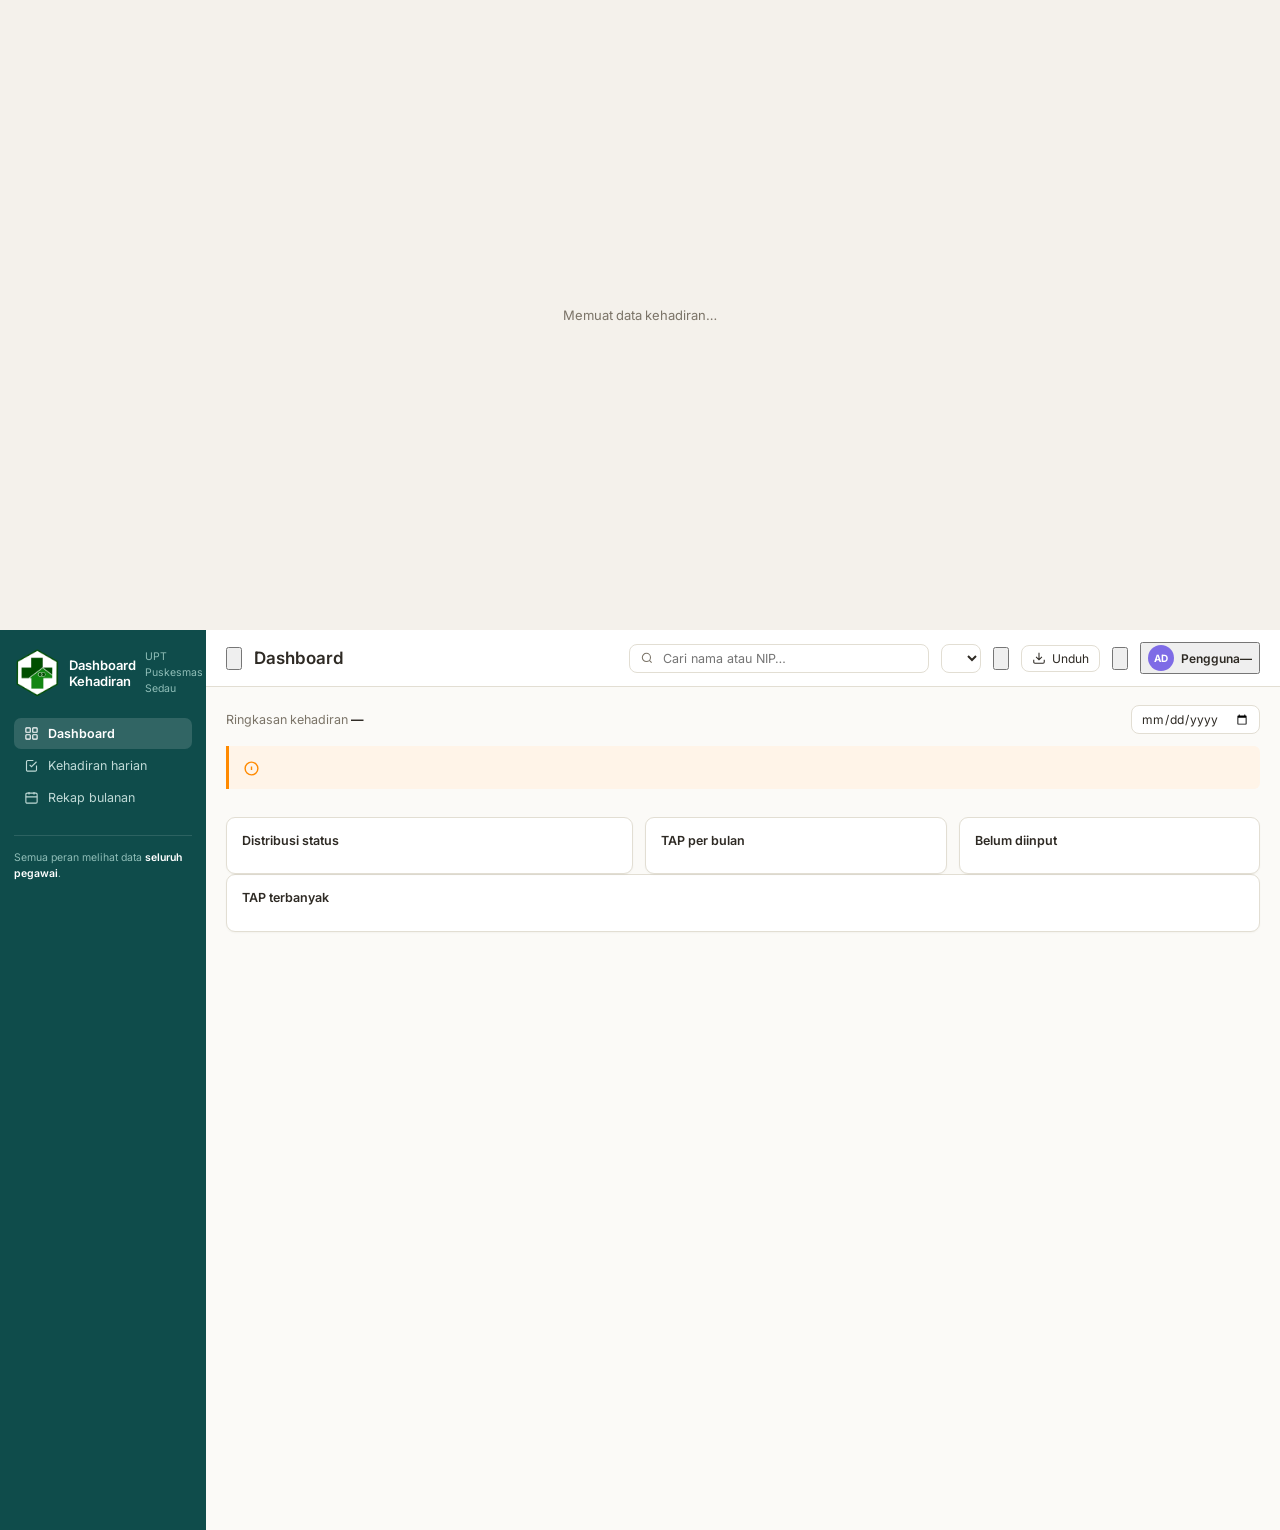
==== dashboard.html @ cbbcda05 "Add files via upload" ====
<!DOCTYPE html>
<html lang="id">
<head>
<meta charset="utf-8">
<meta name="viewport" content="width=device-width, initial-scale=1">
<title>Dashboard Kehadiran — Puskesmas Sedau</title>
<meta name="description" content="Dashboard kehadiran pegawai UPT Puskesmas Sedau.">
<meta name="color-scheme" content="light dark">
<link rel="icon" href="assets/logo.png">
<link rel="preconnect" href="https://fonts.googleapis.com">
<link rel="preconnect" href="https://fonts.gstatic.com" crossorigin>
<link href="https://fonts.googleapis.com/css2?family=Inter:wght@400;500;600;700&display=swap" rel="stylesheet">
<link rel="stylesheet" href="assets/style.css">
<script src="assets/config.js"></script>
<script src="assets/session.js"></script>
<script>
  /* Penjaga halaman: jalan sebelum apa pun dirender, supaya tidak ada kedipan
     tampilan dashboard bagi pengguna yang belum memilih peran. */
  Sesi.tema();
  if (!Sesi.baca()) location.replace('index.html');
</script>
</head>
<body>

<!-- ==================== APP ==================== -->
<div id="loader" style="min-height:70vh;display:grid;place-items:center;padding:24px;font-size:13px;color:#7B7468">
  Memuat data kehadiran…
</div>

<div class="shell" id="shell" hidden>

  <aside class="side" id="side">
    <div class="brand">
      <img class="brand-logo" id="brandLogo" src="assets/logo.png" alt="" width="46" height="50">
      <b id="brandNama">Dashboard Kehadiran</b>
      <span id="brandOrg">UPT Puskesmas Sedau</span>
    </div>
    <nav class="nav" aria-label="Menu utama">
      <button data-view="dashboard" data-title="Dashboard" aria-current="page">
        <svg viewBox="0 0 24 24" aria-hidden="true"><rect x="3" y="3" width="7" height="7" rx="1"/><rect x="14" y="3" width="7" height="7" rx="1"/><rect x="3" y="14" width="7" height="7" rx="1"/><rect x="14" y="14" width="7" height="7" rx="1"/></svg><span>Dashboard</span></button>
      <button data-view="harian" data-title="Kehadiran harian">
        <svg viewBox="0 0 24 24" aria-hidden="true"><path d="M9 11l3 3 8-8"/><path d="M20 12v7a2 2 0 0 1-2 2H6a2 2 0 0 1-2-2V6a2 2 0 0 1 2-2h9"/></svg><span>Kehadiran harian</span></button>
      <button data-view="rekap" data-title="Rekap bulanan">
        <svg viewBox="0 0 24 24" aria-hidden="true"><rect x="3" y="5" width="18" height="16" rx="2"/><path d="M8 3v4M16 3v4M3 11h18"/></svg><span>Rekap bulanan</span></button>
    </nav>
    <div class="side-foot">
      <div id="modeTag"></div>
      <div class="side-foot-x">Semua peran melihat data <b>seluruh pegawai</b>.</div>
    </div>
  </aside>

  <div class="main">
    <header class="top">
      <button class="icobtn" id="btnMin" aria-label="Perkecil menu samping" title="Perkecil menu samping">
        <svg viewBox="0 0 24 24" aria-hidden="true"><path d="M3 6h18M3 12h18M3 18h18"/></svg></button>
      <h1 id="judul">Dashboard</h1>
      <div class="searchbox">
        <svg viewBox="0 0 24 24" aria-hidden="true"><circle cx="11" cy="11" r="7"/><path d="M20 20l-4-4"/></svg>
        <input id="inCari" type="search" placeholder="Cari nama atau NIP…" aria-label="Cari pegawai">
      </div>
      <select class="field" id="inKelompok" aria-label="Filter kelompok pegawai"></select>

      <div class="notifwrap">
        <button class="icobtn" id="btnNotif" aria-label="Notifikasi" aria-expanded="false" title="Notifikasi">
          <svg viewBox="0 0 24 24" aria-hidden="true"><path d="M18 8A6 6 0 0 0 6 8c0 7-3 9-3 9h18s-3-2-3-9"/><path d="M10 21a2 2 0 0 0 4 0"/></svg>
          <span class="dotbadge" id="notifBadge" hidden></span>
        </button>
        <div class="notifpanel" id="notifPanel" hidden>
          <div class="notifhead">
            <b>Notifikasi</b>
            <button type="button" class="linkish sm" id="btnNotifClear">Tandai terbaca</button>
          </div>
          <div id="notifList"></div>
          <p class="notiffoot" id="notifFoot"></p>
        </div>
      </div>

      <button class="ghost" id="btnUnduh" title="Unduh rekap bulan aktif (Excel)">
        <svg viewBox="0 0 24 24" aria-hidden="true"><path d="M21 15v4a2 2 0 0 1-2 2H5a2 2 0 0 1-2-2v-4M7 10l5 5 5-5M12 15V3"/></svg><span>Unduh</span></button>
      <button class="icobtn" id="btnTheme" title="Ganti tema terang / gelap" aria-label="Ganti tema">
        <svg viewBox="0 0 24 24" aria-hidden="true"><path d="M21 13a9 9 0 1 1-10-10 7 7 0 0 0 10 10z"/></svg></button>

      <div class="whowrap">
        <button class="who" id="btnWho" aria-expanded="false" aria-label="Menu pengguna">
          <span class="av" id="whoAv">AD</span>
          <span class="whotxt"><span id="whoNama">Pengguna</span><span id="whoRole">—</span></span>
        </button>
        <div class="whopanel" id="whoPanel" hidden>
          <p id="whoDesc"></p>
          <button type="button" class="ghost w" id="btnKeluar">
            <svg viewBox="0 0 24 24" aria-hidden="true"><path d="M15 17l5-5-5-5M20 12H9M12 3H6a2 2 0 0 0-2 2v14a2 2 0 0 0 2 2h6"/></svg>Keluar</button>
        </div>
      </div>
    </header>

    <!-- ============ DASHBOARD ============ -->
    <section class="view on" id="view-dashboard">
      <div class="rowhead">
        <p>Ringkasan kehadiran <b id="tglLabel">—</b></p>
        <input class="field" type="date" id="inTgl" aria-label="Pilih tanggal">
      </div>

      <div class="banner" id="banner" hidden>
        <svg viewBox="0 0 24 24" aria-hidden="true"><path d="M12 9v5M12 17h.01"/><circle cx="12" cy="12" r="9"/></svg>
        <div id="bannerTxt"></div>
      </div>

      <div class="kpis" id="kpis"></div>

      <div class="grid3">
        <div class="panel"><h2>Distribusi status</h2><div id="chDonut"></div></div>
        <div class="panel"><h2>TAP per bulan <small id="tapTahun"></small></h2><div id="chTap"></div></div>
        <div class="panel"><h2>Belum diinput <small id="belumCount"></small></h2><div id="belumList"></div></div>
      </div>

      <div class="grid1">
        <div class="panel"><h2>TAP terbanyak <small id="tapBulanLabel"></small></h2><div id="tapTop"></div></div>
      </div>
    </section>

    <!-- ============ HARIAN ============ -->
    <section class="view" id="view-harian">
      <div class="rowhead">
        <p>Input kehadiran <b id="hTglLabel">—</b></p>
        <select class="field" id="inShift" aria-label="Pilih shift"></select>
        <input class="field" type="date" id="hInTgl" aria-label="Pilih tanggal input">
      </div>
      <p class="ro" id="hNote"></p>
      <div class="tbl-wrap" style="max-height:70vh">
        <table class="data sortable">
          <thead><tr>
            <th class="sortcol" data-k="no"  style="width:52px">No</th>
            <th class="sortcol" data-k="nip" style="width:180px">NIP</th>
            <th class="sortcol" data-k="nama">Nama pegawai</th>
            <th class="sortcol" data-k="gol" style="width:78px">Gol</th>
            <th class="sortcol" data-k="kel" style="width:170px">Kelompok</th>
            <th class="sortcol" data-k="kode" style="width:220px">Status</th>
          </tr></thead>
          <tbody id="hBody"></tbody>
        </table>
      </div>
    </section>

    <!-- ============ REKAP ============ -->
    <section class="view" id="view-rekap">
      <div class="rowhead">
        <p>Rekap kehadiran <b id="rBulanLabel">—</b></p>
        <input class="field" type="month" id="inBulan" aria-label="Pilih bulan">
      </div>
      <div class="sumcards" id="rSum"></div>
      <p class="scrollhint" id="rHint">
        <svg viewBox="0 0 24 24" aria-hidden="true"><path d="M8 12h8M11 9l-3 3 3 3M13 9l3 3-3 3"/></svg>
        Geser tabel ke kanan untuk melihat tanggal berikutnya dan kolom rekapan.
      </p>
      <div class="cal-wrap" id="rWrap">
        <table class="cal"><thead id="rHead"></thead><tbody id="rBody"></tbody></table>
      </div>
      <div class="callegend" id="rLegend"></div>
    </section>

  </div>
</div>

<div id="toast" role="status" aria-live="polite"></div>

<!-- Supabase: hapus komentar pada baris di bawah jika config.js mode = 'supabase'.
     Wajib berada SEBELUM data.js, karena data.js memanggil window.supabase.createClient(). -->
<!-- <script src="https://cdn.jsdelivr.net/npm/@supabase/supabase-js@2/dist/umd/supabase.js"></script> -->

<script src="assets/data-sample.js"></script>
<script src="assets/data.js"></script>
<script src="assets/app.js"></script>
</body>
</html>
---- assets/style.css ----
/* Dashboard Kehadiran — UPT Puskesmas Sedau */
:root{
  --petrol:#0F4C4B; --sea:#16A085; --foam:#E7F2F1; --lime:#C6E72E;
  --sand:#F4F1EB; --tangerine:#FF8A00; --iris:#7E6BE6; --tan:#E9E6D6;
  --charcoal:#2E2A24; --brick:#C0473E; --cobalt:#2F7DC4; --slate:#6B6154;

  --bg:#F4F1EB; --surface:#FFFFFF; --surface-2:#FBFAF7;
  --ink:#2E2A24; --muted:#7B7468; --line:#E2DED3;
  --side:#0F4C4B; --side-ink:#BFD9D6; --side-ink-on:#FFFFFF;
  --r:10px; --shadow:0 1px 2px rgba(46,42,36,.04);
}
html[data-theme="dark"]{
  --bg:#14161A; --surface:#1B1E23; --surface-2:#171A1E;
  --ink:#E8E6E1; --muted:#9A968D; --line:#2C3036;
  --foam:#1E2A29; --sand:#14161A; --tan:#2C3036;
  --side:#0C2E2D; --side-ink:#8FB5B1;
}
*{box-sizing:border-box}
html{-webkit-text-size-adjust:100%}
body{
  margin:0; background:var(--bg); color:var(--ink);
  font-family:'Inter',system-ui,-apple-system,'Segoe UI',sans-serif;
  font-size:14px; line-height:1.55; -webkit-font-smoothing:antialiased;
  font-variant-numeric:tabular-nums;
}
button,input,select{font-family:inherit; font-size:inherit; color:inherit}
a{color:var(--sea)}
:focus-visible{outline:2px solid var(--sea); outline-offset:2px; border-radius:4px}
.sr{position:absolute;width:1px;height:1px;padding:0;margin:-1px;overflow:hidden;clip:rect(0 0 0 0);white-space:nowrap;border:0}

/* ---------- shell ---------- */
.shell{display:grid; grid-template-columns:206px minmax(0,1fr); min-height:100vh}
.side{background:var(--side); padding:18px 14px; color:var(--side-ink)}
.brand{display:flex; gap:9px; align-items:center; margin-bottom:20px}
.brand-m{width:30px;height:30px;border-radius:8px;background:var(--sea);display:grid;place-items:center;flex:none}
.brand-m svg{width:17px;height:17px;stroke:#fff;fill:none;stroke-width:2.2}
.brand b{display:block;font-size:13px;color:var(--side-ink-on);font-weight:600;line-height:1.25}
.brand span{font-size:10.5px;color:#8FBDB7}
.nav{display:flex; flex-direction:column; gap:1px}
.nav button{display:flex;gap:9px;align-items:center;padding:8px 10px;border-radius:7px;font-size:12.5px;
  color:var(--side-ink);background:none;border:0;cursor:pointer;text-align:left;width:100%}
.nav button svg{width:15px;height:15px;stroke:currentColor;fill:none;stroke-width:1.8;flex:none}
.nav button:hover{background:rgba(255,255,255,.07)}
.nav button[aria-current="page"]{background:rgba(255,255,255,.14);color:var(--side-ink-on);font-weight:600}
.side-foot{margin-top:22px;padding-top:14px;border-top:1px solid rgba(255,255,255,.12);font-size:10.5px;color:#8FBDB7}
.side-foot b{color:var(--side-ink-on);font-weight:600}

.main{background:var(--surface-2); min-width:0; display:flex; flex-direction:column}
.top{display:flex;align-items:center;gap:12px;padding:12px 20px;border-bottom:1px solid var(--line);
  background:var(--surface);flex-wrap:wrap;position:sticky;top:0;z-index:5}
.top h1{font-size:17px;font-weight:600;margin:0;margin-right:auto}
.searchbox{display:flex;gap:7px;align-items:center;border:1px solid var(--line);border-radius:8px;
  padding:5px 10px;background:var(--surface);min-width:170px;max-width:300px;flex:1}
.searchbox svg{width:14px;height:14px;stroke:var(--muted);fill:none;stroke-width:1.8;flex:none}
.searchbox input{border:0;background:none;outline:none;width:100%;font-size:12.5px}
.ghost{border:1px solid var(--line);background:var(--surface);border-radius:8px;padding:5px 10px;
  font-size:12px;cursor:pointer;display:inline-flex;gap:6px;align-items:center}
.ghost:hover{border-color:var(--sea);color:var(--sea)}
.ghost svg{width:14px;height:14px;stroke:currentColor;fill:none;stroke-width:1.8}
.solid{background:var(--sea);color:#fff;border:0;border-radius:8px;padding:7px 14px;font-size:12.5px;
  font-weight:600;cursor:pointer}
.solid:hover{background:#128F76}
.who{display:flex;gap:7px;align-items:center;font-size:12px;font-weight:600}
.av{width:26px;height:26px;border-radius:50%;background:var(--iris);color:#fff;display:grid;
  place-items:center;font-size:10px;font-weight:700}

.view{padding:18px 20px 40px; display:none}
.view.on{display:block}
.rowhead{display:flex;align-items:center;gap:10px;margin-bottom:12px;flex-wrap:wrap}
.rowhead p{margin:0;font-size:12.5px;color:var(--muted);margin-right:auto}
.rowhead p b{color:var(--ink)}
select.field,input.field{border:1px solid var(--line);border-radius:8px;padding:5px 9px;font-size:12px;
  background:var(--surface);outline:none}
select.field:focus,input.field:focus{border-color:var(--sea)}

/* ---------- banner ---------- */
.banner{display:flex;gap:11px;align-items:flex-start;border-left:3px solid var(--tangerine);
  background:color-mix(in srgb,var(--tangerine) 9%,var(--surface));padding:12px 14px;margin-bottom:16px;border-radius:0 6px 6px 0}
.banner svg{width:17px;height:17px;stroke:var(--tangerine);fill:none;stroke-width:2;flex:none;margin-top:2px}
.banner div{font-size:12.5px;line-height:1.55}
.banner b{font-weight:600}

/* ---------- kpi ---------- */
.kpis{display:grid;grid-template-columns:repeat(8,minmax(0,1fr));gap:9px}
.kpi{background:var(--surface);border:1px solid var(--line);border-top:2px solid var(--line);
  border-radius:9px;padding:10px 11px;box-shadow:var(--shadow)}
.kpi span{display:block;font-size:10.5px;font-weight:700;color:var(--muted);letter-spacing:.02em}
.kpi b{display:block;font-size:23px;font-weight:600;letter-spacing:-.02em;line-height:1.25}
.kpi i{font-style:normal;font-size:10.5px;color:var(--muted)}
.k-h{border-top-color:var(--sea)}      .k-h span,.k-h i{color:var(--sea)}
.k-b{border-top-color:var(--slate)}    .k-b span,.k-b i{color:var(--slate)}
.k-t{border-top-color:var(--tangerine)}.k-t span,.k-t i{color:#B35F00}
.k-s{border-top-color:var(--brick)}    .k-s span,.k-s i{color:var(--brick)}
.k-i{border-top-color:var(--cobalt)}   .k-i span,.k-i i{color:var(--cobalt)}
.k-d{border-top-color:var(--petrol)}   .k-d span,.k-d i{color:var(--petrol)}
.k-c{border-top-color:var(--iris)}     .k-c span,.k-c i{color:var(--iris)}
html[data-theme="dark"] .k-d span,html[data-theme="dark"] .k-d i{color:var(--sea)}

/* ---------- panels ---------- */
.grid3{display:grid;grid-template-columns:1.35fr 1fr 1fr;gap:12px;margin-top:12px}
.grid2{display:grid;grid-template-columns:1fr 1fr;gap:12px;margin-top:12px}
.panel{background:var(--surface);border:1px solid var(--line);border-radius:9px;padding:13px 15px;
  box-shadow:var(--shadow);min-width:0}
.panel h2{margin:0 0 10px;font-size:12.5px;font-weight:600}
.panel h2 small{font-weight:400;color:var(--muted);font-size:11px}
.legend{font-size:11px;color:var(--muted);min-width:120px;flex:1}
.legend div{display:flex;gap:6px;align-items:center;justify-content:space-between;margin:3px 0}
.legend em{font-style:normal;display:flex;gap:6px;align-items:center}
.dot{width:8px;height:8px;border-radius:2px;flex:none}
.donut-row{display:flex;gap:14px;align-items:center;flex-wrap:wrap}
.empty{font-size:12px;color:var(--muted);padding:14px 0;text-align:center}

.lst{list-style:none;margin:0;padding:0;font-size:12px;max-height:186px;overflow:auto}
.lst li{display:flex;gap:9px;align-items:center;padding:6px 0;border-bottom:1px dashed var(--line)}
.lst li:last-child{border-bottom:0}
.lst .nm{font-weight:600;margin-right:auto;min-width:0;overflow:hidden;text-overflow:ellipsis;white-space:nowrap}
.lst .nip{color:var(--muted);font-size:11px;flex:none}
.lst .rank{width:16px;font-weight:700;color:var(--muted);flex:none}
.pill{font-size:10px;font-weight:600;padding:2px 7px;border-radius:20px;background:var(--foam);
  color:var(--petrol);white-space:nowrap;flex:none}
html[data-theme="dark"] .pill{color:var(--sea)}

/* ---------- badges ---------- */
.badge{display:inline-flex;align-items:center;gap:4px;font-size:10px;font-weight:700;padding:3px 8px;
  border-radius:6px;white-space:nowrap;color:#fff}
.bg-H{background:var(--sea)}   .bg-TAP{background:var(--tangerine)}
.bg-S{background:var(--brick)} .bg-I{background:var(--cobalt)}
.bg-C{background:var(--iris)}  .bg-TD{background:var(--petrol)}
.bg-IA{background:var(--lime);color:var(--charcoal)}
.bg-F{background:var(--tan);color:var(--charcoal)}
.bg-DS{background:var(--charcoal)}
.bg-TK{background:repeating-linear-gradient(45deg,var(--slate),var(--slate) 3px,#8C8375 3px,#8C8375 6px)}
.bg-BELUM{background:var(--surface);color:var(--slate);border:1px dashed var(--slate)}
html[data-theme="dark"] .bg-TD{background:var(--sea)}
html[data-theme="dark"] .bg-DS{background:#4A4640}

/* ---------- tables ---------- */
.tbl-wrap{overflow:auto;border:1px solid var(--line);border-radius:9px;background:var(--surface)}
table.data{width:100%;border-collapse:collapse;font-size:12.5px}
table.data th{position:sticky;top:0;background:var(--foam);text-align:left;padding:8px 10px;
  font-size:10.5px;font-weight:700;letter-spacing:.05em;text-transform:uppercase;color:var(--muted);
  border-bottom:1px solid var(--line);white-space:nowrap;z-index:2}
table.data td{padding:7px 10px;border-bottom:1px solid var(--line);vertical-align:middle}
table.data tr:last-child td{border-bottom:0}
table.data tbody tr:hover{background:var(--surface-2)}
table.data .nm{font-weight:600}
table.data .mono{color:var(--muted);font-size:11.5px}
.ro{font-size:11px;color:var(--muted)}

/* ---------- calendar recap ---------- */
.cal-wrap{overflow:auto;border:1px solid var(--line);border-radius:9px;background:var(--surface);padding:2px}
table.cal{border-collapse:separate;border-spacing:2px;font-size:10px;width:100%}
table.cal th{position:sticky;top:0;background:var(--surface);padding:3px 0;text-align:center;font-size:9.5px;
  color:var(--muted);font-weight:600;z-index:2}
table.cal th.mgg{color:var(--brick)}
table.cal td{padding:0}
table.cal td.nmcell{position:sticky;left:0;background:var(--surface);text-align:left;font-size:11px;
  font-weight:600;white-space:nowrap;padding:0 8px 0 4px;z-index:1;max-width:172px;overflow:hidden;text-overflow:ellipsis}
table.cal th.nmhead{position:sticky;left:0;background:var(--surface);text-align:left;padding-left:4px;z-index:3}
.cell{display:block;height:20px;line-height:20px;text-align:center;border-radius:4px;font-size:9.5px;
  font-weight:700;color:#fff;min-width:20px}
.c-H{background:var(--sea)}   .c-TAP{background:var(--tangerine)}
.c-S{background:var(--brick)} .c-I{background:var(--cobalt)}
.c-C{background:var(--iris)}  .c-TD{background:var(--petrol)}
.c-IA{background:var(--lime);color:var(--charcoal)}
.c-F{background:var(--tan);color:var(--charcoal)}
.c-DS{background:var(--charcoal)}
.c-TK{background:repeating-linear-gradient(45deg,var(--slate),var(--slate) 3px,#8C8375 3px,#8C8375 6px)}
.c-BELUM{background:var(--surface);border:1px dashed #C8C1B2;color:var(--slate)}
.c-MGG{background:var(--foam);color:#8FA9A6}
.c-NA{background:var(--surface);color:var(--muted);opacity:.4}
html[data-theme="dark"] .c-TD{background:var(--sea)}
html[data-theme="dark"] .c-BELUM{border-color:#4A4640}
.callegend{display:flex;flex-wrap:wrap;gap:6px 12px;margin-top:12px;font-size:10.5px;color:var(--muted);align-items:center}
.callegend em{font-style:normal;display:flex;gap:5px;align-items:center}
.kk{width:17px;height:17px;border-radius:3px;display:grid;place-items:center;font-size:8px;
  font-weight:700;color:#fff;flex:none}

.tot{font-weight:600}
.sum-row{display:flex;gap:16px;flex-wrap:wrap;font-size:12px;color:var(--muted);margin-top:10px}
.sum-row b{color:var(--ink)}

/* ---------- responsive ---------- */
@media(max-width:1100px){ .kpis{grid-template-columns:repeat(4,minmax(0,1fr))} .grid3{grid-template-columns:1fr} }
@media(max-width:820px){
  .shell{grid-template-columns:1fr}
  .side{padding:12px}
  .nav{flex-direction:row;overflow-x:auto;gap:4px;padding-bottom:4px}
  .nav button{white-space:nowrap}
  .side-foot{display:none}
  .grid2{grid-template-columns:1fr}
}
@media(max-width:560px){ .kpis{grid-template-columns:repeat(2,minmax(0,1fr))} .top h1{font-size:15px} }
@media(prefers-reduced-motion:reduce){*{transition:none!important;animation:none!important}}
@media print{.side,.top .ghost,.top .solid,.searchbox{display:none} .shell{grid-template-columns:1fr}}
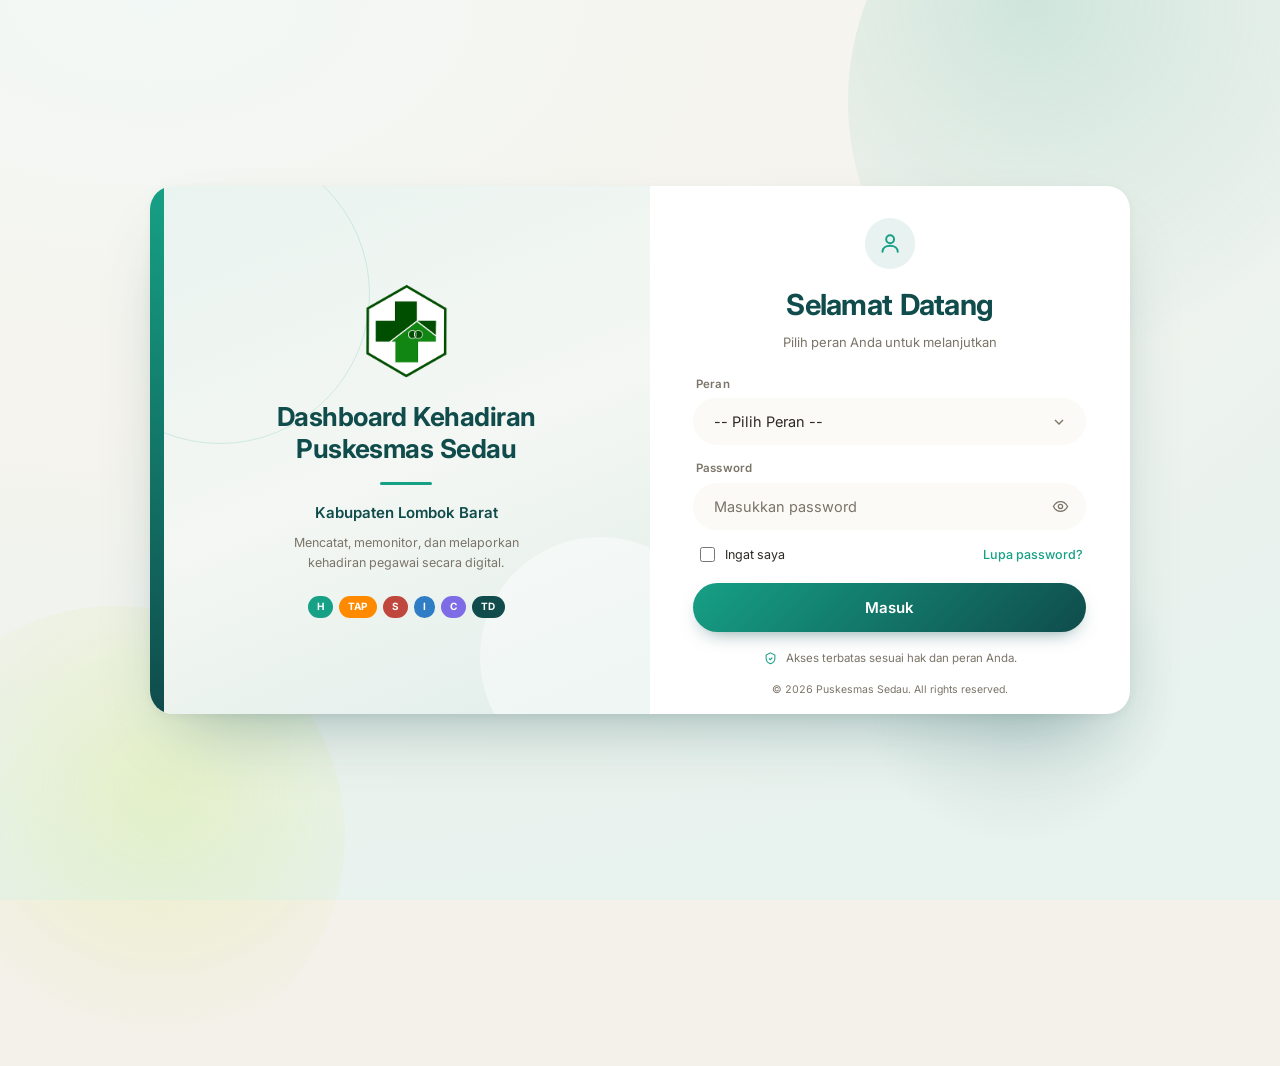
==== commit c13b68ee: "Add files via upload" ====
--- a/dashboard.html
+++ b/dashboard.html
@@ -43,10 +43,10 @@
       <button data-view="rekap" data-title="Rekap bulanan">
         <svg viewBox="0 0 24 24" aria-hidden="true"><rect x="3" y="5" width="18" height="16" rx="2"/><path d="M8 3v4M16 3v4M3 11h18"/></svg><span>Rekap bulanan</span></button>
     </nav>
-    <div class="side-foot">
-      <div id="modeTag"></div>
-      <div class="side-foot-x">Semua peran melihat data <b>seluruh pegawai</b>.</div>
-    </div>
+    <button class="side-collapse" id="btnLipat" aria-label="Perkecil menu samping" title="Perkecil menu samping">
+      <svg viewBox="0 0 24 24" aria-hidden="true"><path d="M15 6l-6 6 6 6"/></svg>
+      <span>Perkecil menu</span>
+    </button>
   </aside>
 
   <div class="main">
@@ -83,7 +83,7 @@
       <div class="whowrap">
         <button class="who" id="btnWho" aria-expanded="false" aria-label="Menu pengguna">
           <span class="av" id="whoAv">AD</span>
-          <span class="whotxt"><span id="whoNama">Pengguna</span><span id="whoRole">—</span></span>
+          <span class="whotxt"><span id="whoNama">Pengguna</span></span>
         </button>
         <div class="whopanel" id="whoPanel" hidden>
           <p id="whoDesc"></p>
@@ -108,7 +108,7 @@
       <div class="kpis" id="kpis"></div>
 
       <div class="grid3">
-        <div class="panel"><h2>Distribusi status</h2><div id="chDonut"></div></div>
+        <div class="panel"><h2>Distribusi Kehadiran</h2><div id="chDonut"></div></div>
         <div class="panel"><h2>TAP per bulan <small id="tapTahun"></small></h2><div id="chTap"></div></div>
         <div class="panel"><h2>Belum diinput <small id="belumCount"></small></h2><div id="belumList"></div></div>
       </div>
@@ -125,7 +125,7 @@
         <select class="field" id="inShift" aria-label="Pilih shift"></select>
         <input class="field" type="date" id="hInTgl" aria-label="Pilih tanggal input">
       </div>
-      <p class="ro" id="hNote"></p>
+      <p class="ro" id="hNote" hidden></p>
       <div class="tbl-wrap" style="max-height:70vh">
         <table class="data sortable">
           <thead><tr>
--- a/assets/style.css
+++ b/assets/style.css
@@ -3,11 +3,11 @@
   --petrol:#0F4C4B; --sea:#16A085; --foam:#E7F2F1; --lime:#C6E72E;
   --sand:#F4F1EB; --tangerine:#FF8A00; --iris:#7E6BE6; --tan:#E9E6D6;
   --charcoal:#2E2A24; --brick:#C0473E; --cobalt:#2F7DC4; --slate:#6B6154;
-
   --bg:#F4F1EB; --surface:#FFFFFF; --surface-2:#FBFAF7;
   --ink:#2E2A24; --muted:#7B7468; --line:#E2DED3;
-  --side:#0F4C4B; --side-ink:#BFD9D6; --side-ink-on:#FFFFFF;
-  --r:10px; --shadow:0 1px 2px rgba(46,42,36,.04);
+  --side:#0F4C4B; --side-ink:#BFD9D6; --side-on:#FFFFFF;
+  --r:10px; --shadow:0 1px 2px rgba(46,42,36,.05);
+  --sidew:214px;
 }
 html[data-theme="dark"]{
   --bg:#14161A; --surface:#1B1E23; --surface-2:#171A1E;
@@ -15,76 +15,257 @@
   --foam:#1E2A29; --sand:#14161A; --tan:#2C3036;
   --side:#0C2E2D; --side-ink:#8FB5B1;
 }
+html[data-side="min"]{ --sidew:62px; }
 *{box-sizing:border-box}
 html{-webkit-text-size-adjust:100%}
-body{
-  margin:0; background:var(--bg); color:var(--ink);
+body{margin:0;background:var(--bg);color:var(--ink);
   font-family:'Inter',system-ui,-apple-system,'Segoe UI',sans-serif;
-  font-size:14px; line-height:1.55; -webkit-font-smoothing:antialiased;
-  font-variant-numeric:tabular-nums;
-}
-button,input,select{font-family:inherit; font-size:inherit; color:inherit}
+  font-size:14px;line-height:1.55;-webkit-font-smoothing:antialiased;font-variant-numeric:tabular-nums}
+button,input,select{font-family:inherit;font-size:inherit;color:inherit}
 a{color:var(--sea)}
-:focus-visible{outline:2px solid var(--sea); outline-offset:2px; border-radius:4px}
-.sr{position:absolute;width:1px;height:1px;padding:0;margin:-1px;overflow:hidden;clip:rect(0 0 0 0);white-space:nowrap;border:0}
-
-/* ---------- shell ---------- */
-.shell{display:grid; grid-template-columns:206px minmax(0,1fr); min-height:100vh}
-.side{background:var(--side); padding:18px 14px; color:var(--side-ink)}
-.brand{display:flex; gap:9px; align-items:center; margin-bottom:20px}
-.brand-m{width:30px;height:30px;border-radius:8px;background:var(--sea);display:grid;place-items:center;flex:none}
-.brand-m svg{width:17px;height:17px;stroke:#fff;fill:none;stroke-width:2.2}
-.brand b{display:block;font-size:13px;color:var(--side-ink-on);font-weight:600;line-height:1.25}
+:focus-visible{outline:2px solid var(--sea);outline-offset:2px;border-radius:4px}
+[hidden]{display:none !important}
+
+/* ============ LOGIN (halaman penuh, tanpa scroll) ============ */
+.loginpage{height:100dvh;overflow:hidden}
+.lg-stage{position:relative;height:100dvh;display:grid;place-items:center;padding:clamp(12px,2.4vh,32px);
+  background:radial-gradient(120% 100% at 12% 0%,#F2F8F5 0%,#F6F4EE 46%,#E8F2EE 100%);isolation:isolate}
+html[data-theme="dark"] .lg-stage{background:radial-gradient(120% 100% at 12% 0%,#16211F 0%,#14161A 55%,#101617 100%)}
+
+/* bola dekoratif lembut, meniru latar berwarna pada referensi */
+.lg-orb{position:absolute;border-radius:50%;z-index:-1;filter:blur(.5px)}
+.lg-orb1{width:44vw;height:44vw;max-width:560px;max-height:560px;top:-14vw;right:-10vw;
+  background:radial-gradient(circle at 32% 32%,rgba(22,160,133,.16),rgba(22,160,133,0) 68%)}
+.lg-orb2{width:38vw;height:38vw;max-width:460px;max-height:460px;bottom:-13vw;left:-9vw;
+  background:radial-gradient(circle at 60% 40%,rgba(198,231,46,.20),rgba(198,231,46,0) 66%)}
+.lg-orb3{width:26vw;height:26vw;max-width:320px;max-height:320px;bottom:6vh;right:8vw;
+  background:radial-gradient(circle at 50% 50%,rgba(15,76,75,.10),rgba(15,76,75,0) 70%)}
+
+.lg-card{position:relative;width:100%;max-width:980px;max-height:calc(100dvh - clamp(24px,4.8vh,64px));
+  display:grid;grid-template-columns:1.04fr 1fr;background:var(--surface);
+  border-radius:clamp(18px,2.6vh,30px);overflow:hidden;
+  box-shadow:0 34px 70px -34px rgba(15,76,75,.42),0 3px 10px rgba(46,42,36,.05)}
+/* strip hijau di tepi kiri, seperti referensi */
+.lg-spine{position:absolute;left:0;top:0;bottom:0;width:clamp(9px,1.1vw,14px);
+  background:linear-gradient(180deg,#16A085,#0F4C4B);z-index:3}
+
+/* ---- kiri ---- */
+.lg-brandside{position:relative;overflow:hidden;display:grid;place-items:center;
+  padding:clamp(20px,4vh,46px) clamp(20px,3vw,40px) clamp(20px,4vh,46px) clamp(30px,4vw,54px);
+  background:linear-gradient(158deg,#E9F3F0 0%,#F4F7F3 52%,#E1EEEA 100%)}
+html[data-theme="dark"] .lg-brandside{background:linear-gradient(158deg,#173230,#111F1D)}
+.lg-ring{position:absolute;border-radius:50%;border:1px solid rgba(22,160,133,.16)}
+.lg-ring1{width:min(30vw,300px);aspect-ratio:1;top:-8%;left:-16%}
+.lg-ring2{width:min(24vw,240px);aspect-ratio:1;bottom:-12%;right:-14%;background:rgba(255,255,255,.42);border-color:transparent}
+html[data-theme="dark"] .lg-ring2{background:rgba(255,255,255,.03)}
+.lg-brandin{position:relative;text-align:center;max-width:326px}
+.lg-brandin img{display:block;margin:0 auto clamp(12px,2.2vh,22px);height:clamp(62px,11vh,120px);width:auto}
+.lg-brandin h1{margin:0;font-size:clamp(19px,2.9vh,27px);font-weight:700;line-height:1.24;
+  letter-spacing:-.02em;color:var(--petrol)}
+html[data-theme="dark"] .lg-brandin h1{color:#8FD8C8}
+.lg-rule{display:block;width:52px;height:3px;border-radius:2px;background:var(--sea);
+  margin:clamp(10px,1.8vh,18px) auto}
+.lg-kab{margin:0 0 clamp(5px,1vh,10px);font-size:clamp(12.5px,1.7vh,15px);font-weight:600;color:var(--petrol)}
+html[data-theme="dark"] .lg-kab{color:#8FD8C8}
+.lg-desc{margin:0;font-size:clamp(11px,1.5vh,12.5px);color:var(--muted);line-height:1.6}
+.lg-chips{list-style:none;display:flex;flex-wrap:wrap;justify-content:center;gap:6px;
+  margin:clamp(14px,2.6vh,26px) 0 0;padding:0}
+.lg-chips li{font-size:10px;font-weight:700;color:#fff;background:var(--c);
+  padding:3px 9px;border-radius:20px;letter-spacing:.02em}
+.lg-chips li:nth-child(5){color:#fff}
+
+/* ---- kanan ---- */
+.lg-formside{display:flex;flex-direction:column;overflow-y:auto;
+  padding:clamp(20px,3.6vh,44px) clamp(22px,3.4vw,48px) clamp(12px,1.8vh,20px)}
+.lg-formin{margin:auto 0;width:100%}
+.lg-ava{width:clamp(40px,5.6vh,54px);aspect-ratio:1;border-radius:50%;background:var(--foam);
+  display:grid;place-items:center;margin:0 auto clamp(8px,1.6vh,16px)}
+.lg-ava svg{width:52%;height:52%;stroke:var(--sea);fill:none;stroke-width:1.8;stroke-linecap:round}
+.lg-formside h2{margin:0;text-align:center;font-size:clamp(21px,3.3vh,29px);font-weight:700;
+  letter-spacing:-.025em;color:var(--petrol)}
+html[data-theme="dark"] .lg-formside h2{color:#E8E6E1}
+.lg-sub{margin:4px 0 clamp(14px,2.6vh,26px);text-align:center;
+  font-size:clamp(11.5px,1.6vh,13px);color:var(--muted)}
+.lg-lab{display:block;font-size:11.5px;font-weight:600;color:var(--muted);
+  margin:0 0 5px 3px;letter-spacing:.01em}
+
+/* input pill bergaya referensi: terisi, tanpa garis, garis muncul saat fokus */
+.lg-pill{position:relative;display:flex;align-items:center;background:var(--surface-2);
+  border:1.5px solid transparent;border-radius:999px;margin-bottom:clamp(9px,1.6vh,15px);
+  transition:border-color .15s,background .15s}
+html[data-theme="dark"] .lg-pill{background:#22262C}
+.lg-pill:focus-within{border-color:var(--sea);background:var(--surface)}
+.lg-pill input,.lg-pill select{width:100%;border:0;background:none;outline:none;
+  padding:clamp(10px,1.7vh,14px) 20px;font-size:clamp(13px,1.8vh,14.5px);
+  border-radius:999px;appearance:none;-webkit-appearance:none}
+.lg-pill input::placeholder{color:var(--muted)}
+.lg-sel select{padding-right:42px;cursor:pointer}
+.lg-caret{position:absolute;right:18px;width:16px;height:16px;stroke:var(--muted);fill:none;
+  stroke-width:2;pointer-events:none}
+.lg-pill:focus-within .lg-caret{stroke:var(--sea)}
+#btnMata{position:absolute;right:8px;background:none;border:0;padding:8px;cursor:pointer;
+  border-radius:50%;display:grid;place-items:center}
+#btnMata svg{width:17px;height:17px;stroke:var(--muted);fill:none;stroke-width:1.8}
+#btnMata:hover svg{stroke:var(--sea)}
+
+.peraninfo{margin:-4px 0 clamp(9px,1.6vh,14px);padding:9px 14px;border-radius:12px;
+  background:color-mix(in srgb,var(--sea) 8%,var(--surface));
+  font-size:11.5px;color:var(--muted);line-height:1.55}
+.peraninfo b{color:var(--ink);font-weight:600}
+
+.lg-row{display:flex;align-items:center;justify-content:space-between;gap:10px;
+  margin:2px 3px clamp(12px,2vh,18px)}
+.lg-chk{display:flex;gap:7px;align-items:center;font-size:12.5px;cursor:pointer}
+.lg-chk input{width:15px;height:15px;accent-color:var(--sea);cursor:pointer}
+.linkish{background:none;border:0;color:var(--sea);font-size:12.5px;font-weight:500;cursor:pointer;padding:0}
+.linkish:hover{text-decoration:underline}
+.lg-err{margin:0 0 11px;padding:9px 15px;border-radius:12px;
+  background:color-mix(in srgb,var(--brick) 11%,var(--surface));
+  color:var(--brick);font-size:12px;font-weight:500}
+.lg-go{width:100%;background:linear-gradient(135deg,#16A085,#0F4C4B);color:#fff;border:0;
+  border-radius:999px;padding:clamp(11px,1.9vh,15px);font-size:clamp(13.5px,1.9vh,15px);
+  font-weight:600;cursor:pointer;box-shadow:0 8px 20px -10px rgba(15,76,75,.65);
+  transition:transform .12s,box-shadow .12s}
+.lg-go:hover{transform:translateY(-1px);box-shadow:0 12px 24px -10px rgba(15,76,75,.7)}
+.lg-go:active{transform:translateY(0)}
+.lg-go:disabled{opacity:.65;cursor:progress;transform:none}
+.lg-note{display:flex;gap:8px;align-items:center;justify-content:center;
+  margin:clamp(12px,2vh,20px) 0 0;font-size:11.5px;color:var(--muted);line-height:1.5}
+.lg-note svg{width:15px;height:15px;stroke:var(--sea);fill:none;stroke-width:1.7;flex:none}
+
+.lg-warn{margin-top:clamp(10px,1.6vh,16px);font-size:11px;color:var(--muted)}
+.lg-warn summary{cursor:pointer;list-style:none;display:inline-flex;gap:6px;align-items:center;
+  color:#A9631A;font-weight:600;border-radius:6px}
+html[data-theme="dark"] .lg-warn summary{color:#C8A97A}
+.lg-warn summary::-webkit-details-marker{display:none}
+.lg-warn summary::before{content:'';width:7px;height:7px;border-radius:50%;background:var(--tangerine);flex:none}
+.lg-warn summary::after{content:'▸';font-size:9px;opacity:.7}
+.lg-warn[open] summary::after{content:'▾'}
+.lg-warn p{margin:7px 0 0;line-height:1.6;padding-left:13px;border-left:2px solid var(--line)}
+.lg-warn code{font-size:10.5px;background:var(--surface-2);padding:1px 4px;border-radius:4px}
+.lg-foot{margin:clamp(10px,1.6vh,18px) 0 0;text-align:center;font-size:10.5px;color:var(--muted)}
+
+/* layar pendek: rapatkan, sembunyikan hiasan yang tidak esensial */
+@media(max-height:700px){
+  .lg-desc,.lg-chips{display:none}
+  .lg-warn{margin-top:8px}
+  .lg-note{margin-top:10px}
+}
+@media(max-height:580px){
+  .lg-brandin img{height:52px}
+  .lg-rule{margin:8px auto}
+  .lg-ava{display:none}
+}
+/* satu kolom di layar sempit: panel identitas jadi header ringkas */
+@media(max-width:800px){
+  .loginpage,.lg-stage{height:auto;min-height:100dvh;overflow:visible}
+  .lg-card{grid-template-columns:1fr;max-height:none;max-width:460px}
+  .lg-spine{right:0;bottom:auto;width:auto;height:8px;background:linear-gradient(90deg,#16A085,#0F4C4B)}
+  .lg-brandside{padding:30px 24px 24px}
+  .lg-brandin img{height:74px}
+  .lg-brandin h1{font-size:20px}
+  .lg-desc{display:none}
+  .lg-chips{display:flex}
+  .lg-formside{padding:26px 24px 18px}
+}
+
+/* ============ SHELL ============ */
+.shell{display:grid;grid-template-columns:var(--sidew) minmax(0,1fr);min-height:100vh}
+.side{background:var(--side);padding:16px 12px;color:var(--side-ink);overflow:hidden}
+.brand{display:grid;justify-items:center;text-align:center;margin-bottom:20px}
+.brand-logo{height:50px;width:auto;margin-bottom:10px;background:#fff;border-radius:9px;padding:4px}
+.brand b{display:block;font-size:13px;color:var(--side-on);font-weight:600;line-height:1.3}
 .brand span{font-size:10.5px;color:#8FBDB7}
-.nav{display:flex; flex-direction:column; gap:1px}
-.nav button{display:flex;gap:9px;align-items:center;padding:8px 10px;border-radius:7px;font-size:12.5px;
+.nav{display:flex;flex-direction:column;gap:2px}
+.nav button{display:flex;gap:10px;align-items:center;padding:9px 10px;border-radius:8px;font-size:12.5px;
   color:var(--side-ink);background:none;border:0;cursor:pointer;text-align:left;width:100%}
-.nav button svg{width:15px;height:15px;stroke:currentColor;fill:none;stroke-width:1.8;flex:none}
-.nav button:hover{background:rgba(255,255,255,.07)}
-.nav button[aria-current="page"]{background:rgba(255,255,255,.14);color:var(--side-ink-on);font-weight:600}
-.side-foot{margin-top:22px;padding-top:14px;border-top:1px solid rgba(255,255,255,.12);font-size:10.5px;color:#8FBDB7}
-.side-foot b{color:var(--side-ink-on);font-weight:600}
-
-.main{background:var(--surface-2); min-width:0; display:flex; flex-direction:column}
-.top{display:flex;align-items:center;gap:12px;padding:12px 20px;border-bottom:1px solid var(--line);
-  background:var(--surface);flex-wrap:wrap;position:sticky;top:0;z-index:5}
-.top h1{font-size:17px;font-weight:600;margin:0;margin-right:auto}
+.nav button svg{width:16px;height:16px;stroke:currentColor;fill:none;stroke-width:1.8;stroke-linecap:round;flex:none}
+.nav button:hover{background:rgba(255,255,255,.08)}
+.nav button[aria-current="page"]{background:rgba(255,255,255,.15);color:var(--side-on);font-weight:600}
+.side-foot{margin-top:22px;padding-top:14px;border-top:1px solid rgba(255,255,255,.12);
+  font-size:10.5px;color:#8FBDB7;line-height:1.5}
+.side-foot-x{margin-top:5px}
+.side-foot b{color:var(--side-on)}
+html[data-side="min"] .brand b,html[data-side="min"] .brand span,
+html[data-side="min"] .nav button span,html[data-side="min"] .side-foot{display:none}
+html[data-side="min"] .brand-logo{height:34px;margin-bottom:0}
+html[data-side="min"] .nav button{justify-content:center;padding:10px 0}
+html[data-side="min"] .side{padding:16px 8px}
+
+.main{background:var(--surface-2);min-width:0;display:flex;flex-direction:column}
+.top{display:flex;align-items:center;gap:9px;padding:10px 18px;border-bottom:1px solid var(--line);
+  background:var(--surface);flex-wrap:wrap;position:sticky;top:0;z-index:20}
+.top h1{font-size:17px;font-weight:600;margin:0;margin-right:auto;white-space:nowrap}
+.icobtn{border:1px solid var(--line);background:var(--surface);border-radius:8px;width:32px;height:32px;
+  display:grid;place-items:center;cursor:pointer;position:relative;flex:none}
+.icobtn svg{width:16px;height:16px;stroke:var(--muted);fill:none;stroke-width:1.8;stroke-linecap:round}
+.icobtn:hover{border-color:var(--sea)} .icobtn:hover svg{stroke:var(--sea)}
+.dotbadge{position:absolute;top:-3px;right:-3px;min-width:8px;height:8px;border-radius:50%;
+  background:var(--brick);border:2px solid var(--surface)}
 .searchbox{display:flex;gap:7px;align-items:center;border:1px solid var(--line);border-radius:8px;
-  padding:5px 10px;background:var(--surface);min-width:170px;max-width:300px;flex:1}
+  padding:5px 10px;background:var(--surface);min-width:150px;max-width:280px;flex:1}
 .searchbox svg{width:14px;height:14px;stroke:var(--muted);fill:none;stroke-width:1.8;flex:none}
 .searchbox input{border:0;background:none;outline:none;width:100%;font-size:12.5px}
-.ghost{border:1px solid var(--line);background:var(--surface);border-radius:8px;padding:5px 10px;
-  font-size:12px;cursor:pointer;display:inline-flex;gap:6px;align-items:center}
+.ghost{border:1px solid var(--line);background:var(--surface);border-radius:8px;padding:6px 11px;
+  font-size:12px;cursor:pointer;display:inline-flex;gap:6px;align-items:center;white-space:nowrap}
 .ghost:hover{border-color:var(--sea);color:var(--sea)}
 .ghost svg{width:14px;height:14px;stroke:currentColor;fill:none;stroke-width:1.8}
-.solid{background:var(--sea);color:#fff;border:0;border-radius:8px;padding:7px 14px;font-size:12.5px;
-  font-weight:600;cursor:pointer}
-.solid:hover{background:#128F76}
-.who{display:flex;gap:7px;align-items:center;font-size:12px;font-weight:600}
+.ghost.w{width:100%;justify-content:center}
+select.field,input.field{border:1px solid var(--line);border-radius:8px;padding:5px 9px;font-size:12px;
+  background:var(--surface);outline:none}
+select.field:focus,input.field:focus{border-color:var(--sea)}
+
+/* who */
+.whowrap{position:relative}
+.who{display:flex;gap:8px;align-items:center;border:1px solid var(--line);background:var(--surface);
+  border-radius:8px;padding:4px 9px 4px 5px;cursor:pointer}
+.who:hover{border-color:var(--sea)}
 .av{width:26px;height:26px;border-radius:50%;background:var(--iris);color:#fff;display:grid;
-  place-items:center;font-size:10px;font-weight:700}
-
-.view{padding:18px 20px 40px; display:none}
+  place-items:center;font-size:10px;font-weight:700;flex:none}
+.whotxt{display:flex;flex-direction:column;align-items:flex-start;line-height:1.25}
+.whotxt #whoNama{font-size:12px;font-weight:600}
+.whotxt #whoRole{font-size:10.5px;color:var(--muted);font-weight:400}
+.whopanel{position:absolute;right:0;top:calc(100% + 8px);width:236px;background:var(--surface);
+  border:1px solid var(--line);border-radius:10px;padding:13px;box-shadow:0 10px 28px -10px rgba(46,42,36,.28);z-index:30}
+.whopanel p{margin:0 0 11px;font-size:12px;color:var(--muted);line-height:1.55}
+
+/* notif */
+.notifwrap{position:relative}
+.notifpanel{position:absolute;right:0;top:calc(100% + 8px);width:342px;max-width:calc(100vw - 32px);
+  background:var(--surface);border:1px solid var(--line);border-radius:10px;
+  box-shadow:0 10px 28px -10px rgba(46,42,36,.28);z-index:30;overflow:hidden}
+.notifhead{display:flex;align-items:center;justify-content:space-between;padding:11px 14px;
+  border-bottom:1px solid var(--line);font-size:13px}
+#notifList{max-height:334px;overflow:auto}
+.nitem{display:flex;gap:10px;padding:10px 14px;border-bottom:1px solid var(--line);font-size:12px;line-height:1.5}
+.nitem:last-child{border-bottom:0}
+.nitem.unread{background:color-mix(in srgb,var(--sea) 6%,var(--surface))}
+.nicon{width:26px;height:26px;border-radius:7px;display:grid;place-items:center;flex:none;margin-top:1px}
+.nicon svg{width:14px;height:14px;stroke:#fff;fill:none;stroke-width:2}
+.nbody{min-width:0;flex:1}
+.nbody b{font-weight:600}
+.ntime{display:block;font-size:10.5px;color:var(--muted);margin-top:2px}
+.notiffoot{margin:0;padding:10px 14px;font-size:11px;color:var(--muted);border-top:1px solid var(--line);line-height:1.5}
+
+.view{padding:18px 18px 40px;display:none}
 .view.on{display:block}
 .rowhead{display:flex;align-items:center;gap:10px;margin-bottom:12px;flex-wrap:wrap}
 .rowhead p{margin:0;font-size:12.5px;color:var(--muted);margin-right:auto}
 .rowhead p b{color:var(--ink)}
-select.field,input.field{border:1px solid var(--line);border-radius:8px;padding:5px 9px;font-size:12px;
-  background:var(--surface);outline:none}
-select.field:focus,input.field:focus{border-color:var(--sea)}
-
-/* ---------- banner ---------- */
+.ro{font-size:11.5px;color:var(--muted);margin:0 0 12px}
+
+/* banner */
 .banner{display:flex;gap:11px;align-items:flex-start;border-left:3px solid var(--tangerine);
-  background:color-mix(in srgb,var(--tangerine) 9%,var(--surface));padding:12px 14px;margin-bottom:16px;border-radius:0 6px 6px 0}
+  background:color-mix(in srgb,var(--tangerine) 9%,var(--surface));padding:12px 14px;
+  margin-bottom:16px;border-radius:0 6px 6px 0}
 .banner svg{width:17px;height:17px;stroke:var(--tangerine);fill:none;stroke-width:2;flex:none;margin-top:2px}
 .banner div{font-size:12.5px;line-height:1.55}
-.banner b{font-weight:600}
-
-/* ---------- kpi ---------- */
+
+/* kpi */
 .kpis{display:grid;grid-template-columns:repeat(8,minmax(0,1fr));gap:9px}
 .kpi{background:var(--surface);border:1px solid var(--line);border-top:2px solid var(--line);
   border-radius:9px;padding:10px 11px;box-shadow:var(--shadow)}
-.kpi span{display:block;font-size:10.5px;font-weight:700;color:var(--muted);letter-spacing:.02em}
+.kpi span{display:block;font-size:10.5px;font-weight:700;color:var(--muted)}
 .kpi b{display:block;font-size:23px;font-weight:600;letter-spacing:-.02em;line-height:1.25}
 .kpi i{font-style:normal;font-size:10.5px;color:var(--muted)}
 .k-h{border-top-color:var(--sea)}      .k-h span,.k-h i{color:var(--sea)}
@@ -96,9 +277,8 @@
 .k-c{border-top-color:var(--iris)}     .k-c span,.k-c i{color:var(--iris)}
 html[data-theme="dark"] .k-d span,html[data-theme="dark"] .k-d i{color:var(--sea)}
 
-/* ---------- panels ---------- */
-.grid3{display:grid;grid-template-columns:1.35fr 1fr 1fr;gap:12px;margin-top:12px}
-.grid2{display:grid;grid-template-columns:1fr 1fr;gap:12px;margin-top:12px}
+.grid3{display:grid;grid-template-columns:1fr 1fr 1fr;gap:12px;margin-top:12px}
+.grid1{display:grid;grid-template-columns:1fr;gap:12px;margin-top:12px}
 .panel{background:var(--surface);border:1px solid var(--line);border-radius:9px;padding:13px 15px;
   box-shadow:var(--shadow);min-width:0}
 .panel h2{margin:0 0 10px;font-size:12.5px;font-weight:600}
@@ -108,9 +288,9 @@
 .legend em{font-style:normal;display:flex;gap:6px;align-items:center}
 .dot{width:8px;height:8px;border-radius:2px;flex:none}
 .donut-row{display:flex;gap:14px;align-items:center;flex-wrap:wrap}
-.empty{font-size:12px;color:var(--muted);padding:14px 0;text-align:center}
-
-.lst{list-style:none;margin:0;padding:0;font-size:12px;max-height:186px;overflow:auto}
+.empty{font-size:12px;color:var(--muted);padding:16px 0;text-align:center}
+
+.lst{list-style:none;margin:0;padding:0;font-size:12px;max-height:190px;overflow:auto}
 .lst li{display:flex;gap:9px;align-items:center;padding:6px 0;border-bottom:1px dashed var(--line)}
 .lst li:last-child{border-bottom:0}
 .lst .nm{font-weight:600;margin-right:auto;min-width:0;overflow:hidden;text-overflow:ellipsis;white-space:nowrap}
@@ -119,8 +299,9 @@
 .pill{font-size:10px;font-weight:600;padding:2px 7px;border-radius:20px;background:var(--foam);
   color:var(--petrol);white-space:nowrap;flex:none}
 html[data-theme="dark"] .pill{color:var(--sea)}
-
-/* ---------- badges ---------- */
+.bar{height:6px;border-radius:3px;background:var(--tangerine);flex:none;min-width:3px}
+
+/* badges */
 .badge{display:inline-flex;align-items:center;gap:4px;font-size:10px;font-weight:700;padding:3px 8px;
   border-radius:6px;white-space:nowrap;color:#fff}
 .bg-H{background:var(--sea)}   .bg-TAP{background:var(--tangerine)}
@@ -131,10 +312,11 @@
 .bg-DS{background:var(--charcoal)}
 .bg-TK{background:repeating-linear-gradient(45deg,var(--slate),var(--slate) 3px,#8C8375 3px,#8C8375 6px)}
 .bg-BELUM{background:var(--surface);color:var(--slate);border:1px dashed var(--slate)}
+.bg-BERIZIN{background:var(--slate)}
 html[data-theme="dark"] .bg-TD{background:var(--sea)}
 html[data-theme="dark"] .bg-DS{background:#4A4640}
 
-/* ---------- tables ---------- */
+/* tables */
 .tbl-wrap{overflow:auto;border:1px solid var(--line);border-radius:9px;background:var(--surface)}
 table.data{width:100%;border-collapse:collapse;font-size:12.5px}
 table.data th{position:sticky;top:0;background:var(--foam);text-align:left;padding:8px 10px;
@@ -145,51 +327,82 @@
 table.data tbody tr:hover{background:var(--surface-2)}
 table.data .nm{font-weight:600}
 table.data .mono{color:var(--muted);font-size:11.5px}
-.ro{font-size:11px;color:var(--muted)}
-
-/* ---------- calendar recap ---------- */
-.cal-wrap{overflow:auto;border:1px solid var(--line);border-radius:9px;background:var(--surface);padding:2px}
-table.cal{border-collapse:separate;border-spacing:2px;font-size:10px;width:100%}
-table.cal th{position:sticky;top:0;background:var(--surface);padding:3px 0;text-align:center;font-size:9.5px;
-  color:var(--muted);font-weight:600;z-index:2}
+th.sortcol{cursor:pointer;user-select:none}
+th.sortcol:hover{color:var(--sea)}
+th.sortcol::after{content:'↕';margin-left:5px;opacity:.35;font-size:10px}
+th.sortcol[data-dir="asc"]::after{content:'↑';opacity:1;color:var(--sea)}
+th.sortcol[data-dir="desc"]::after{content:'↓';opacity:1;color:var(--sea)}
+
+/* rekap summary cards */
+.sumcards{display:flex;flex-wrap:wrap;gap:8px;margin-bottom:12px}
+.sumcard{display:flex;align-items:center;gap:8px;background:var(--surface);border:1px solid var(--line);
+  border-radius:9px;padding:8px 12px;box-shadow:var(--shadow)}
+.sumcard .kk{width:20px;height:20px;font-size:9px}
+.sumcard .lb{font-size:11px;color:var(--muted);line-height:1.25}
+.sumcard .vl{font-size:16px;font-weight:600;line-height:1.2}
+.sumcard.wide{border-left:3px solid var(--sea)}
+.scrollhint{display:flex;gap:7px;align-items:center;margin:0 0 8px;font-size:11.5px;color:var(--muted)}
+.scrollhint svg{width:15px;height:15px;stroke:var(--sea);fill:none;stroke-width:1.8;flex:none}
+
+/* calendar recap */
+.cal-wrap{overflow:auto;border:1px solid var(--line);border-radius:9px;background:var(--surface);
+  padding:2px;max-height:66vh}
+table.cal{border-collapse:separate;border-spacing:2px;font-size:10.5px}
+table.cal th{position:sticky;top:0;background:var(--surface);padding:4px 2px;text-align:center;
+  font-size:9.5px;color:var(--muted);font-weight:600;z-index:2;min-width:30px}
 table.cal th.mgg{color:var(--brick)}
+table.cal th.rek{min-width:44px;background:var(--foam);border-radius:4px 4px 0 0;color:var(--petrol)}
+html[data-theme="dark"] table.cal th.rek{color:var(--sea)}
+table.cal th.pct{min-width:70px;background:var(--foam);border-radius:4px 4px 0 0;color:var(--petrol)}
 table.cal td{padding:0}
-table.cal td.nmcell{position:sticky;left:0;background:var(--surface);text-align:left;font-size:11px;
-  font-weight:600;white-space:nowrap;padding:0 8px 0 4px;z-index:1;max-width:172px;overflow:hidden;text-overflow:ellipsis}
-table.cal th.nmhead{position:sticky;left:0;background:var(--surface);text-align:left;padding-left:4px;z-index:3}
-.cell{display:block;height:20px;line-height:20px;text-align:center;border-radius:4px;font-size:9.5px;
-  font-weight:700;color:#fff;min-width:20px}
+table.cal td.nmcell,table.cal th.nmhead{position:sticky;left:0;background:var(--surface);z-index:3;
+  text-align:left;white-space:nowrap;padding:0 10px 0 6px;min-width:186px;max-width:186px;
+  overflow:hidden;text-overflow:ellipsis;box-shadow:1px 0 0 var(--line)}
+table.cal td.nmcell{font-size:11.5px;font-weight:600}
+table.cal th.nmhead{z-index:4}
+table.cal td.rekcell{text-align:center;font-size:11px;background:var(--surface-2);border-radius:4px}
+table.cal td.rekcell.z{color:var(--muted);opacity:.45}
+table.cal td.pctcell{text-align:center;font-size:11px;font-weight:600;background:var(--surface-2);border-radius:4px}
+.cell{display:block;height:22px;line-height:22px;text-align:center;border-radius:4px;font-size:9.5px;
+  font-weight:700;color:#fff;min-width:28px}
 .c-H{background:var(--sea)}   .c-TAP{background:var(--tangerine)}
 .c-S{background:var(--brick)} .c-I{background:var(--cobalt)}
 .c-C{background:var(--iris)}  .c-TD{background:var(--petrol)}
 .c-IA{background:var(--lime);color:var(--charcoal)}
 .c-F{background:var(--tan);color:var(--charcoal)}
 .c-DS{background:var(--charcoal)}
+.c-BERIZIN{background:var(--slate)}
 .c-TK{background:repeating-linear-gradient(45deg,var(--slate),var(--slate) 3px,#8C8375 3px,#8C8375 6px)}
 .c-BELUM{background:var(--surface);border:1px dashed #C8C1B2;color:var(--slate)}
 .c-MGG{background:var(--foam);color:#8FA9A6}
-.c-NA{background:var(--surface);color:var(--muted);opacity:.4}
+.c-NA{background:var(--surface);color:var(--muted);opacity:.35}
 html[data-theme="dark"] .c-TD{background:var(--sea)}
 html[data-theme="dark"] .c-BELUM{border-color:#4A4640}
-.callegend{display:flex;flex-wrap:wrap;gap:6px 12px;margin-top:12px;font-size:10.5px;color:var(--muted);align-items:center}
+.callegend{display:flex;flex-wrap:wrap;gap:7px 14px;margin-top:14px;font-size:11px;
+  color:var(--muted);align-items:center}
 .callegend em{font-style:normal;display:flex;gap:5px;align-items:center}
-.kk{width:17px;height:17px;border-radius:3px;display:grid;place-items:center;font-size:8px;
+.kk{width:18px;height:18px;border-radius:3px;display:grid;place-items:center;font-size:8px;
   font-weight:700;color:#fff;flex:none}
 
-.tot{font-weight:600}
-.sum-row{display:flex;gap:16px;flex-wrap:wrap;font-size:12px;color:var(--muted);margin-top:10px}
-.sum-row b{color:var(--ink)}
-
-/* ---------- responsive ---------- */
+#toast{position:fixed;bottom:18px;left:50%;transform:translate(-50%,8px);background:#0F4C4B;color:#fff;
+  padding:9px 16px;border-radius:8px;font-size:12.5px;opacity:0;transition:opacity .2s,transform .2s;
+  pointer-events:none;z-index:60;max-width:calc(100vw - 32px)}
+
 @media(max-width:1100px){ .kpis{grid-template-columns:repeat(4,minmax(0,1fr))} .grid3{grid-template-columns:1fr} }
 @media(max-width:820px){
   .shell{grid-template-columns:1fr}
-  .side{padding:12px}
+  html[data-side="min"] .shell{grid-template-columns:1fr}
+  .side{padding:10px 12px}
+  .brand{display:flex;align-items:center;justify-content:flex-start;text-align:left;gap:10px;margin-bottom:12px}
+  .brand-logo{height:34px;margin-bottom:0}
+  .brand b{font-size:12px} .brand span{display:none}
   .nav{flex-direction:row;overflow-x:auto;gap:4px;padding-bottom:4px}
   .nav button{white-space:nowrap}
+  html[data-side="min"] .brand b,html[data-side="min"] .nav button span{display:inline}
   .side-foot{display:none}
-  .grid2{grid-template-columns:1fr}
+  #btnMin{display:none}
+  .top h1{margin-right:0}
+  .searchbox{order:10;flex-basis:100%;max-width:none}
 }
 @media(max-width:560px){ .kpis{grid-template-columns:repeat(2,minmax(0,1fr))} .top h1{font-size:15px} }
 @media(prefers-reduced-motion:reduce){*{transition:none!important;animation:none!important}}
-@media print{.side,.top .ghost,.top .solid,.searchbox{display:none} .shell{grid-template-columns:1fr}}
